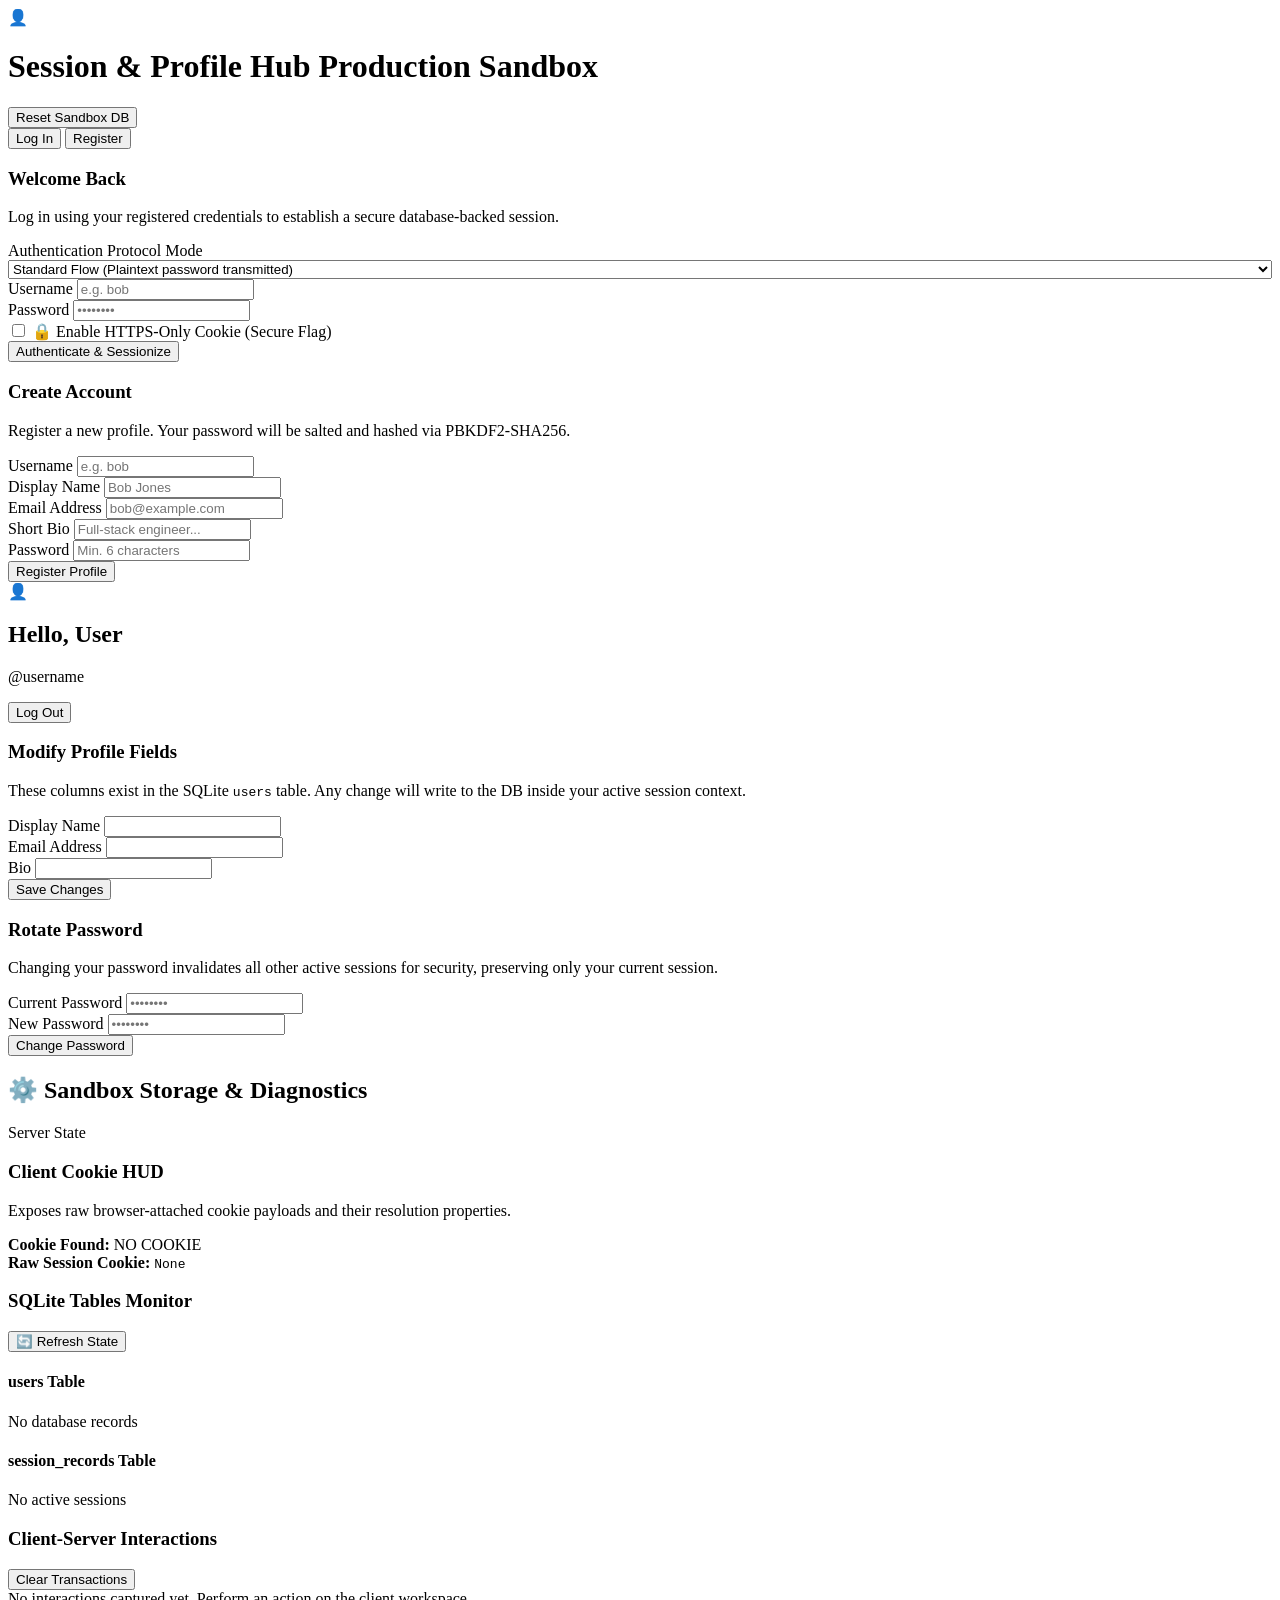
==== jwt_profile_app/static/index.html @ 199b9329 "chore: add pyjwt and httpx dependencies to project configuration" ====
<!DOCTYPE html>
<html lang="en">
<head>
    <meta charset="UTF-8">
    <meta name="viewport" content="width=device-width, initial-scale=1.0">
    <title>Auth2Prod - Profile & Session Lifecycle App</title>
    <!-- Google Fonts: Inter & Outfit -->
    <link rel="preconnect" href="https://fonts.googleapis.com">
    <link rel="preconnect" href="https://fonts.gstatic.com" crossorigin>
    <link href="https://fonts.googleapis.com/css2?family=Inter:wght@300;400;500;600;700&family=Outfit:wght@400;500;600;700;800&family=Fira+Code:wght@400;500&display=swap" rel="stylesheet">
    <link rel="stylesheet" href="/static/style.css">
</head>
<body>
    <div class="app-container">
        <!-- Header -->
        <header class="app-header">
            <div class="header-logo">
                <span class="logo-icon">👤</span>
                <h1>Session & Profile Hub <span class="logo-sub">Production Sandbox</span></h1>
            </div>
            <div class="header-actions">
                <button id="reset-db-btn" class="btn btn-danger">Reset Sandbox DB</button>
            </div>
        </header>

        <!-- Main Workspace Grid -->
        <main class="workspace">
            
            <!-- Left Panel: Client Viewport -->
            <section class="panel client-panel">
                <!-- Anonymous Phase: Auth Forms -->
                <div id="auth-container" class="auth-box">
                    <div class="auth-tabs">
                        <button id="tab-login-btn" class="auth-tab-btn active">Log In</button>
                        <button id="tab-register-btn" class="auth-tab-btn">Register</button>
                    </div>

                    <!-- Login Form -->
                    <form id="login-form" class="auth-form form-grid">
                        <h3>Welcome Back</h3>
                        <p class="auth-desc">Log in using your registered credentials to establish a secure database-backed session.</p>
                        <div class="input-group">
                            <label for="login-auth-mode">Authentication Protocol Mode</label>
                            <select id="login-auth-mode" style="width: 100%;">
                                <option value="standard">Standard Flow (Plaintext password transmitted)</option>
                                <option value="cryptographic">Zero-Transmission Flow (Client-side hashed handshake)</option>
                            </select>
                        </div>
                        <div class="input-group">
                            <label for="login-username">Username</label>
                            <input type="text" id="login-username" placeholder="e.g. bob" required>
                        </div>
                        <div class="input-group">
                            <label for="login-password">Password</label>
                            <input type="password" id="login-password" placeholder="••••••••" required>
                        </div>
                        <div class="input-group-checkbox">
                            <input type="checkbox" id="login-secure-cookie">
                            <label for="login-secure-cookie">🔒 Enable HTTPS-Only Cookie (Secure Flag)</label>
                        </div>
                        <button type="submit" class="btn btn-primary btn-full">Authenticate & Sessionize</button>
                    </form>

                    <!-- Register Form -->
                    <form id="register-form" class="auth-form form-grid hidden">
                        <h3>Create Account</h3>
                        <p class="auth-desc">Register a new profile. Your password will be salted and hashed via PBKDF2-SHA256.</p>
                        <div class="input-group">
                            <label for="reg-username">Username</label>
                            <input type="text" id="reg-username" placeholder="e.g. bob" required>
                        </div>
                        <div class="input-group">
                            <label for="reg-display-name">Display Name</label>
                            <input type="text" id="reg-display-name" placeholder="Bob Jones">
                        </div>
                        <div class="input-group">
                            <label for="reg-email">Email Address</label>
                            <input type="email" id="reg-email" placeholder="bob@example.com">
                        </div>
                        <div class="input-group">
                            <label for="reg-bio">Short Bio</label>
                            <input type="text" id="reg-bio" placeholder="Full-stack engineer...">
                        </div>
                        <div class="input-group">
                            <label for="reg-password">Password</label>
                            <input type="password" id="reg-password" placeholder="Min. 6 characters" required>
                        </div>
                        <button type="submit" class="btn btn-success btn-full">Register Profile</button>
                    </form>
                </div>

                <!-- Authenticated Phase: Dashboard Profile Manager -->
                <div id="profile-container" class="profile-box hidden">
                    <div class="profile-header-card">
                        <div class="avatar-ring">👤</div>
                        <div>
                            <h2 id="greet-name">Hello, User</h2>
                            <p id="greet-username">@username</p>
                        </div>
                        <button id="logout-btn" class="btn btn-danger btn-sm logout-header-btn">Log Out</button>
                    </div>

                    <!-- Profile Edit Form -->
                    <div class="card form-card">
                        <h3>Modify Profile Fields</h3>
                        <p class="card-desc">These columns exist in the SQLite <code>users</code> table. Any change will write to the DB inside your active session context.</p>
                        <form id="profile-update-form" class="form-grid">
                            <div class="input-group">
                                <label for="profile-display-name">Display Name</label>
                                <input type="text" id="profile-display-name" required>
                            </div>
                            <div class="input-group">
                                <label for="profile-email">Email Address</label>
                                <input type="email" id="profile-email">
                            </div>
                            <div class="input-group">
                                <label for="profile-bio">Bio</label>
                                <input type="text" id="profile-bio">
                            </div>
                            <button type="submit" class="btn btn-primary btn-full">Save Changes</button>
                        </form>
                    </div>

                    <!-- Password Rotation Form -->
                    <div class="card form-card">
                        <h3>Rotate Password</h3>
                        <p class="card-desc">Changing your password invalidates all other active sessions for security, preserving only your current session.</p>
                        <form id="password-change-form" class="form-grid">
                            <div class="input-group">
                                <label for="pwd-current">Current Password</label>
                                <input type="password" id="pwd-current" placeholder="••••••••" required>
                            </div>
                            <div class="input-group">
                                <label for="pwd-new">New Password</label>
                                <input type="password" id="pwd-new" placeholder="••••••••" required>
                            </div>
                            <button type="submit" class="btn btn-warning btn-full">Change Password</button>
                        </form>
                    </div>
                </div>
            </section>

            <!-- Right Panel: DB State & Active Session Diagnostics -->
            <section class="panel server-panel">
                <div class="panel-header">
                    <h2>⚙️ Sandbox Storage & Diagnostics</h2>
                    <span class="badge badge-server">Server State</span>
                </div>

                <!-- Session Cookie HUD -->
                <div class="card state-card flex-shrink-0">
                    <h3>Client Cookie HUD</h3>
                    <p class="card-desc">Exposes raw browser-attached cookie payloads and their resolution properties.</p>
                    <div class="cookie-debugger-grid">
                        <div class="debugger-item">
                            <strong>Cookie Found:</strong>
                            <span id="cookie-status-badge" class="hud-status status-red">NO COOKIE</span>
                        </div>
                        <div class="debugger-item break-word">
                            <strong>Raw Session Cookie:</strong>
                            <code id="cookie-raw-val" class="break-word">None</code>
                        </div>
                    </div>
                </div>

                <!-- SQLite DB Inspector -->
                <div class="card state-card flex-shrink-0" style="margin-top: 1rem;">
                    <div class="state-card-header">
                        <h3>SQLite Tables Monitor</h3>
                        <button id="refresh-state-btn" class="btn btn-secondary btn-sm">🔄 Refresh State</button>
                    </div>
                    <div class="state-grid">
                        <!-- Users Table -->
                        <div class="state-bucket">
                            <h4>users Table</h4>
                            <div class="scroll-box" id="users-list">
                                <div class="empty-state">No database records</div>
                            </div>
                        </div>

                        <!-- Sessions Table -->
                        <div class="state-bucket">
                            <h4>session_records Table</h4>
                            <div class="scroll-box" id="sessions-list">
                                <div class="empty-state">No active sessions</div>
                            </div>
                        </div>
                    </div>
                </div>

                <!-- Interactive Traffic Console -->
                <div class="card network-card flex-grow-1" style="margin-top: 1rem;">
                    <div class="network-header">
                        <h3>Client-Server Interactions</h3>
                        <button id="clear-logs-btn" class="btn btn-secondary btn-sm">Clear Transactions</button>
                    </div>
                    <div class="network-timeline" id="network-timeline">
                        <div class="empty-network">No interactions captured yet. Perform an action on the client workspace.</div>
                    </div>
                </div>
            </section>
        </main>
    </div>

    <script src="/static/app.js"></script>
</body>
</html>
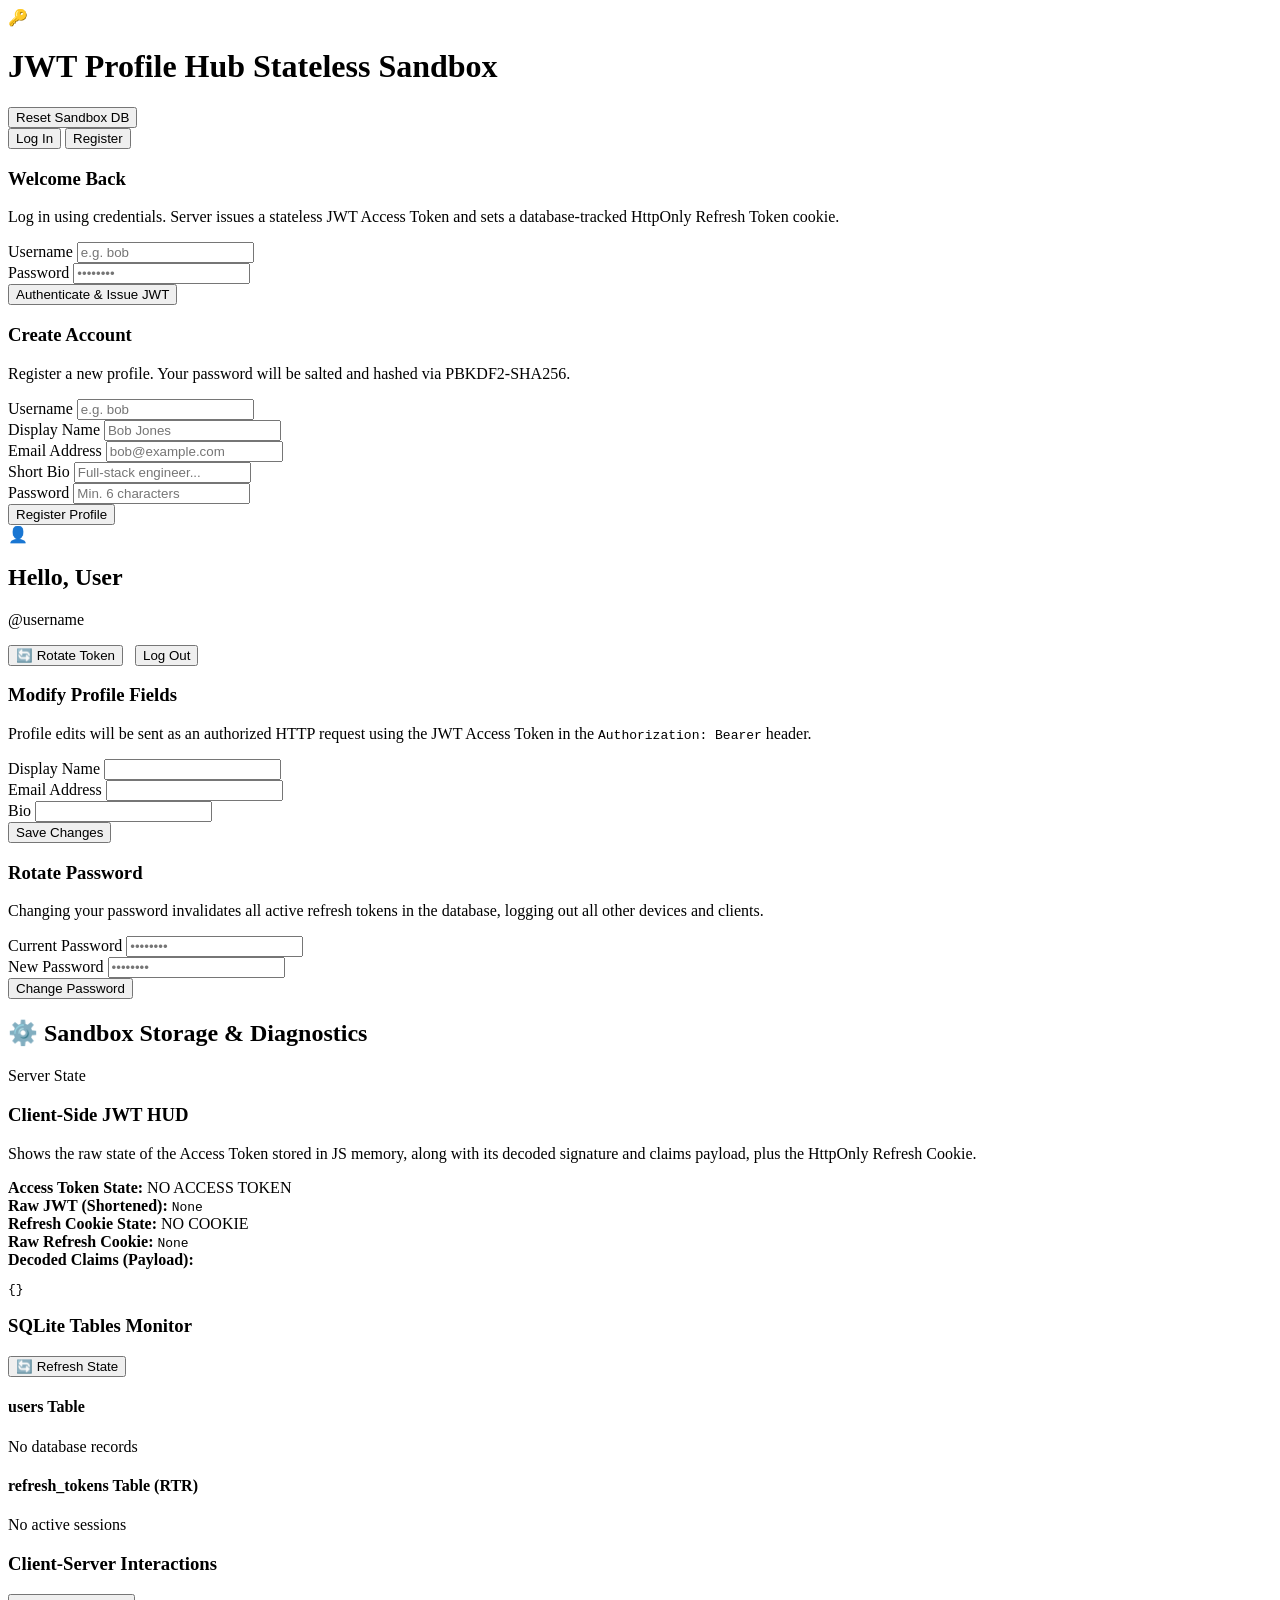
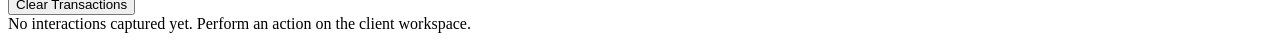
==== commit d73037fc: "feat(ui): update profile client interface to display JWT token HUD and refresh cookie status" ====
--- a/jwt_profile_app/static/index.html
+++ b/jwt_profile_app/static/index.html
@@ -3,7 +3,7 @@
 <head>
     <meta charset="UTF-8">
     <meta name="viewport" content="width=device-width, initial-scale=1.0">
-    <title>Auth2Prod - Profile & Session Lifecycle App</title>
+    <title>Auth2Prod - JWT Stateless Authentication & RTR App</title>
     <!-- Google Fonts: Inter & Outfit -->
     <link rel="preconnect" href="https://fonts.googleapis.com">
     <link rel="preconnect" href="https://fonts.gstatic.com" crossorigin>
@@ -15,8 +15,8 @@
         <!-- Header -->
         <header class="app-header">
             <div class="header-logo">
-                <span class="logo-icon">👤</span>
-                <h1>Session & Profile Hub <span class="logo-sub">Production Sandbox</span></h1>
+                <span class="logo-icon">🔑</span>
+                <h1>JWT Profile Hub <span class="logo-sub">Stateless Sandbox</span></h1>
             </div>
             <div class="header-actions">
                 <button id="reset-db-btn" class="btn btn-danger">Reset Sandbox DB</button>
@@ -38,14 +38,8 @@
                     <!-- Login Form -->
                     <form id="login-form" class="auth-form form-grid">
                         <h3>Welcome Back</h3>
-                        <p class="auth-desc">Log in using your registered credentials to establish a secure database-backed session.</p>
-                        <div class="input-group">
-                            <label for="login-auth-mode">Authentication Protocol Mode</label>
-                            <select id="login-auth-mode" style="width: 100%;">
-                                <option value="standard">Standard Flow (Plaintext password transmitted)</option>
-                                <option value="cryptographic">Zero-Transmission Flow (Client-side hashed handshake)</option>
-                            </select>
-                        </div>
+                        <p class="auth-desc">Log in using credentials. Server issues a stateless JWT Access Token and sets a database-tracked HttpOnly Refresh Token cookie.</p>
+                        
                         <div class="input-group">
                             <label for="login-username">Username</label>
                             <input type="text" id="login-username" placeholder="e.g. bob" required>
@@ -54,11 +48,7 @@
                             <label for="login-password">Password</label>
                             <input type="password" id="login-password" placeholder="••••••••" required>
                         </div>
-                        <div class="input-group-checkbox">
-                            <input type="checkbox" id="login-secure-cookie">
-                            <label for="login-secure-cookie">🔒 Enable HTTPS-Only Cookie (Secure Flag)</label>
-                        </div>
-                        <button type="submit" class="btn btn-primary btn-full">Authenticate & Sessionize</button>
+                        <button type="submit" class="btn btn-primary btn-full">Authenticate & Issue JWT</button>
                     </form>
 
                     <!-- Register Form -->
@@ -97,13 +87,16 @@
                             <h2 id="greet-name">Hello, User</h2>
                             <p id="greet-username">@username</p>
                         </div>
-                        <button id="logout-btn" class="btn btn-danger btn-sm logout-header-btn">Log Out</button>
+                        <div class="btn-group-header">
+                            <button id="refresh-token-btn" class="btn btn-secondary btn-sm" style="margin-right: 0.5rem;">🔄 Rotate Token</button>
+                            <button id="logout-btn" class="btn btn-danger btn-sm logout-header-btn">Log Out</button>
+                        </div>
                     </div>
 
                     <!-- Profile Edit Form -->
                     <div class="card form-card">
                         <h3>Modify Profile Fields</h3>
-                        <p class="card-desc">These columns exist in the SQLite <code>users</code> table. Any change will write to the DB inside your active session context.</p>
+                        <p class="card-desc">Profile edits will be sent as an authorized HTTP request using the JWT Access Token in the <code>Authorization: Bearer</code> header.</p>
                         <form id="profile-update-form" class="form-grid">
                             <div class="input-group">
                                 <label for="profile-display-name">Display Name</label>
@@ -124,7 +117,7 @@
                     <!-- Password Rotation Form -->
                     <div class="card form-card">
                         <h3>Rotate Password</h3>
-                        <p class="card-desc">Changing your password invalidates all other active sessions for security, preserving only your current session.</p>
+                        <p class="card-desc">Changing your password invalidates all active refresh tokens in the database, logging out all other devices and clients.</p>
                         <form id="password-change-form" class="form-grid">
                             <div class="input-group">
                                 <label for="pwd-current">Current Password</label>
@@ -147,18 +140,30 @@
                     <span class="badge badge-server">Server State</span>
                 </div>
 
-                <!-- Session Cookie HUD -->
+                <!-- JWT Token HUD -->
                 <div class="card state-card flex-shrink-0">
-                    <h3>Client Cookie HUD</h3>
-                    <p class="card-desc">Exposes raw browser-attached cookie payloads and their resolution properties.</p>
-                    <div class="cookie-debugger-grid">
-                        <div class="debugger-item">
-                            <strong>Cookie Found:</strong>
-                            <span id="cookie-status-badge" class="hud-status status-red">NO COOKIE</span>
-                        </div>
-                        <div class="debugger-item break-word">
-                            <strong>Raw Session Cookie:</strong>
-                            <code id="cookie-raw-val" class="break-word">None</code>
+                    <h3>Client-Side JWT HUD</h3>
+                    <p class="card-desc">Shows the raw state of the Access Token stored in JS memory, along with its decoded signature and claims payload, plus the HttpOnly Refresh Cookie.</p>
+                    <div class="jwt-hud-grid">
+                        <div class="hud-row">
+                            <strong>Access Token State:</strong>
+                            <span id="jwt-status-badge" class="hud-status status-red">NO ACCESS TOKEN</span>
+                        </div>
+                        <div class="hud-row">
+                            <strong>Raw JWT (Shortened):</strong>
+                            <code id="jwt-raw-val" class="break-word text-sm">None</code>
+                        </div>
+                        <div class="hud-row">
+                            <strong>Refresh Cookie State:</strong>
+                            <span id="refresh-status-badge" class="hud-status status-red">NO COOKIE</span>
+                        </div>
+                        <div class="hud-row">
+                            <strong>Raw Refresh Cookie:</strong>
+                            <code id="refresh-raw-val" class="break-word text-sm">None</code>
+                        </div>
+                        <div class="hud-row-claims">
+                            <strong>Decoded Claims (Payload):</strong>
+                            <pre id="jwt-decoded-claims" class="code-block text-xs">{}</pre>
                         </div>
                     </div>
                 </div>
@@ -178,9 +183,9 @@
                             </div>
                         </div>
 
-                        <!-- Sessions Table -->
+                        <!-- Refresh Tokens Table -->
                         <div class="state-bucket">
-                            <h4>session_records Table</h4>
+                            <h4>refresh_tokens Table (RTR)</h4>
                             <div class="scroll-box" id="sessions-list">
                                 <div class="empty-state">No active sessions</div>
                             </div>
